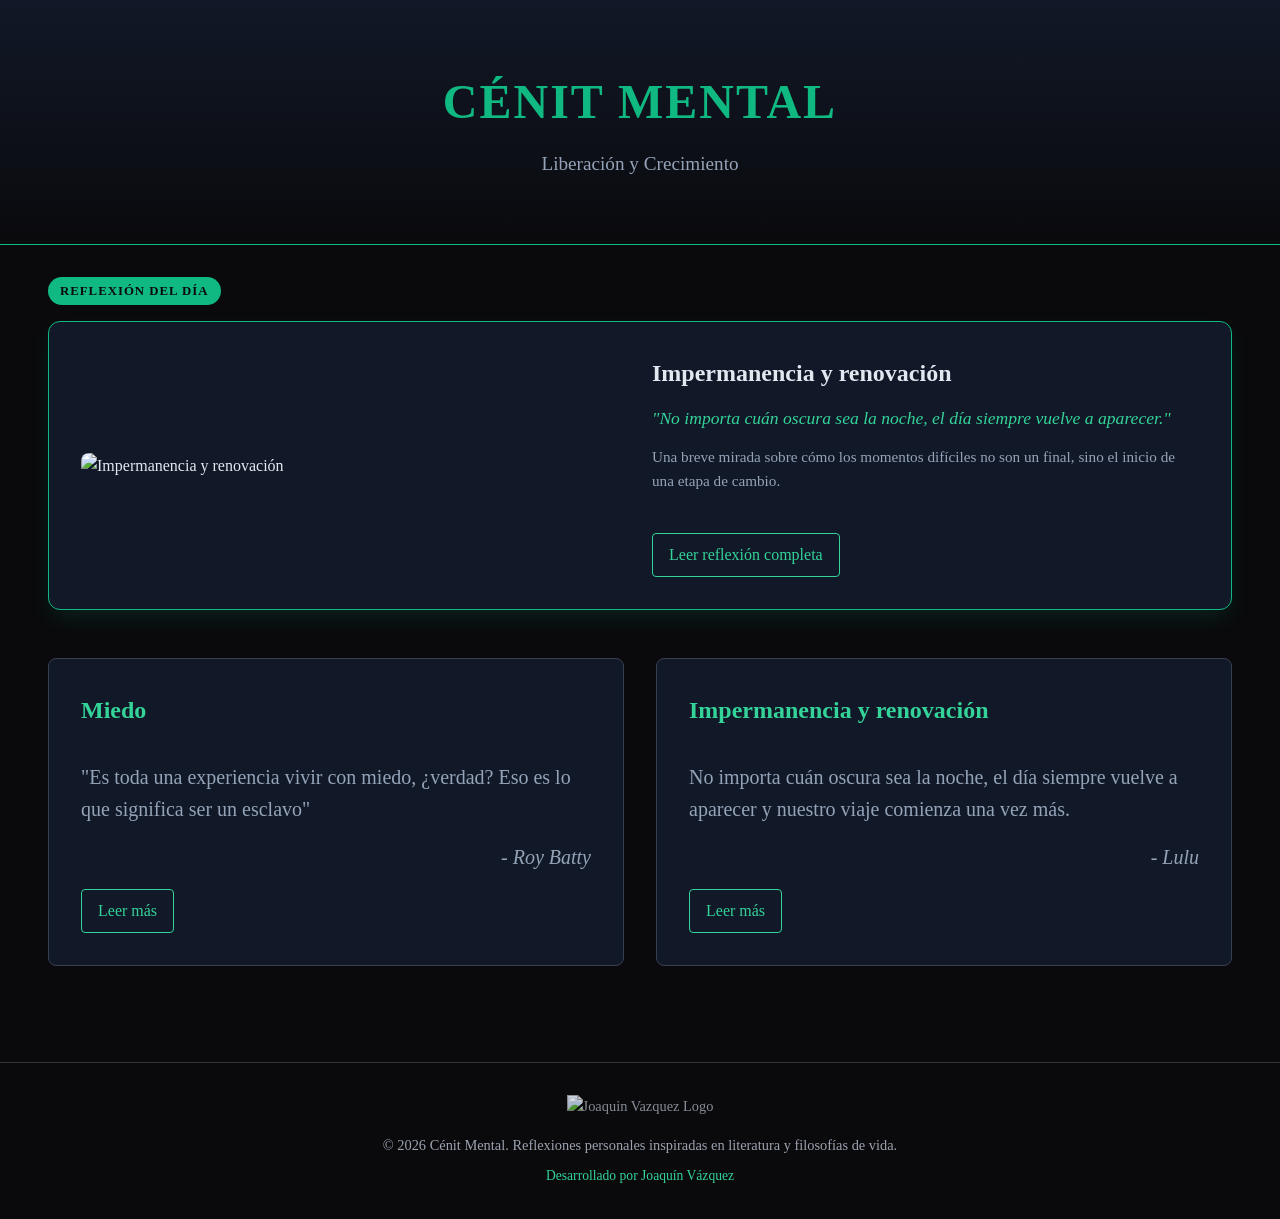
==== index.html @ 10934be3 "Se agrego reflexión del día" ====
<!DOCTYPE html>
<html lang="es">
<head>
    <meta charset="UTF-8">
    <meta name="viewport" content="width=device-width, initial-scale=1.0">
    <title>Cénit Mental</title>
    <link rel="stylesheet" href="styles.css">
</head>
<body>
    <header class="main-header">
        <div class="header-titles">
            <h1>Cénit Mental</h1>
            <p>Liberación y Crecimiento</p>
        </div>
    </header>

    <section class="featured-post">
        <span class="badge">Reflexión del Día</span>
        <article class="featured-card">
            <div class="featured-image">
                <!-- URL directa desde Postimages -->
                <img src="https://i.postimg.cc/76LdbTyP/23-amanecer.jpg" alt="Impermanencia y renovación">
            </div>
            <div class="featured-content">
                <h2>Impermanencia y renovación</h2>
                <p class="featured-excerpt">
                    "No importa cuán oscura sea la noche, el día siempre vuelve a aparecer."
                </p>
                <p class="featured-summary">
                    Una breve mirada sobre cómo los momentos difíciles no son un final, sino el inicio de una etapa de cambio.
                </p>
                <a href="detalle.html?id=renovacion" class="btn-more">Leer reflexión completa</a>
            </div>
        </article>
    </section>

    <main class="grid-container">
        <article class="card">
            <h2>Miedo</h2>
            <img src="https://i.postimg.cc/MTGNXj8z/24-libertad.jpg" alt="">
            <p>"Es toda una experiencia vivir con miedo, ¿verdad? Eso es lo que significa ser un esclavo"</p>
            <p class="author">- Roy Batty</p>

            <a href="detalle.html?id=miedo" class="btn-read-more">Leer más</a>
        </article>
        <article class="card">
            <h2>Impermanencia y renovación</h2>
            <img src="https://i.postimg.cc/76LdbTyP/23-amanecer.jpg" alt="">
            <p>No importa cuán oscura sea la noche, el día siempre vuelve a aparecer y nuestro viaje comienza una vez más.</p>
            <p class="author">- Lulu</p>

            <a href="detalle.html?id=renovacion" class="btn-read-more">Leer más</a>
        </article>

        
    </main>

    <footer>
        <div class="footer-logo">
            <img src="https://i.postimg.cc/JnhvtBCF/logo-jv.png" alt="Joaquin Vazquez Logo" class="footer-img">
        </div>
        <p>&copy; 2026 Cénit Mental. Reflexiones personales inspiradas en literatura y filosofías de vida.</p>
        <p class="credits">Desarrollado por Joaquín Vázquez</p>
    </footer>
</body>
</html>
---- styles.css ----
/* ==========================================
   1. RESETEOS Y CONFIGURACIÓN GLOBAL
   ========================================== */
* {
    box-sizing: border-box;
    margin: 0;
    padding: 0;
}

body {
    background-color: #0a0a0d;
    color: #e2e8f0;
    font-family: 'Playfair Display', Georgia, 'Times New Roman', Times, sans-serif;
    line-height: 1.6;
}

/* ==========================================
   2. ENCABEZADO (HEADER CENTRADO)
   ========================================== */
header,
.main-header {
    text-align: center;
    padding: 4rem 2rem;
    background: linear-gradient(to bottom, #111827, #0a0a0d);
    border-bottom: 1px solid #10b981;
    display: flex;
    flex-direction: column;
    align-items: center;
    justify-content: center;
}

header h1 {
    font-size: 3rem;
    color: #10b981;
    text-transform: uppercase;
    letter-spacing: 2px;
    margin-bottom: 0.5rem;
}

header p {
    color: #94a3b8;
    font-size: 1.2rem;
}

/* ==========================================
   3. GRILLA Y TARJETAS (INDEX)
   ========================================== */
.grid-container {
    display: grid;
    grid-template-columns: repeat(auto-fit, minmax(300px, 1fr));
    gap: 2rem;
    padding: 3rem;
    max-width: 1400px;
    margin: 0 auto;
}

.card {
    background-color: #111827;
    border: 1px solid #374151;
    border-radius: 8px;
    padding: 2rem;
    transition: transform 0.3s ease, border-color 0.3s ease, box-shadow 0.3s ease;
}

.card:hover {
    transform: translateY(-5px);
    border-color: #10b981;
    box-shadow: 0 10px 20px -5px rgba(16, 185, 129, 0.2);
}

.card h2 {
    color: #34d399;
    margin-bottom: 1rem;
    font-size: 1.5rem;
}

.card p {
    color: #94a3b8;
    font-size: 1.25rem;
}

.card img {
    width: 100%;
    height: auto;
    display: block;
    margin: 0 auto 1rem auto;
    border-radius: 4px;
}

.author {
    margin-top: 1rem;
    font-size: 0.9rem;
    text-align: right;
    color: #34d399;
    font-style: italic;
}

/* ==========================================
   4. BOTONES Y ENLACES (UNIFICADOS)
   ========================================== */
.btn-more,
.btn-more:visited,
.btn-read-more,
.btn-read-more:visited {
    display: inline-block;
    margin-top: 1rem;
    padding: 0.5rem 1rem;
    background-color: transparent;
    color: #34d399;
    border: 1px solid #34d399;
    border-radius: 4px;
    text-decoration: none;
    transition: all 0.3s ease;
}

.btn-more:hover,
.btn-read-more:hover {
    background-color: #34d399;
    color: #111;
}

.btn-back,
.btn-back:visited {
    display: inline-block;
    margin-top: 1.5rem;
    color: #34d399;
    text-decoration: none;
    transition: color 0.3s ease;
}

.btn-back:hover {
    text-decoration: underline;
}

/* ==========================================
   5. PÁGINA DE DETALLE
   ========================================== */
.article-detail {
    max-width: 700px;
    margin: 2rem auto;
    padding: 2rem;
    background-color: #1a1a1a;
    border: 1px solid #34d399;
    border-radius: 8px;
    color: #fff;
}

.detail-img {
    width: 100%;
    max-height: 400px;
    object-fit: cover;
    border-radius: 6px;
    margin: 1.5rem 0;
}

.full-text {
    line-height: 1.8;
    margin: 1.5rem 0;
    color: #d1d5db;
}

.full-text p {
    margin-bottom: 1.2rem;
    line-height: 1.8;
    color: #d1d5db;
}

.full-text p:last-child {
    margin-bottom: 0;
}

/* ==========================================
   6. PIE DE PÁGINA (FOOTER CON LOGO)
   ========================================== */
footer {
    text-align: center;
    padding: 2rem 1rem;
    margin-top: 3rem;
    border-top: 1px solid #333;
    color: #9ca3af;
    font-size: 0.9rem;
}

.footer-logo {
    margin-bottom: 1rem;
}

.footer-img {
    height: auto;
    max-width: 160px;
    opacity: 0.85;
    transition: opacity 0.3s ease;
}

.footer-img:hover {
    opacity: 1;
}

.credits {
    font-size: 0.85rem;
    color: #34d399;
    margin-top: 0.5rem;
}

/* ==========================================
   SECCIÓN: POST DEL DÍA (FEATURED)
   ========================================== */
.featured-post {
    max-width: 1400px;
    margin: 2rem auto 0 auto;
    padding: 0 3rem;
}

.badge {
    display: inline-block;
    background-color: #10b981;
    color: #0a0a0d;
    font-weight: bold;
    font-size: 0.8rem;
    padding: 0.25rem 0.75rem;
    border-radius: 20px;
    text-transform: uppercase;
    letter-spacing: 1px;
    margin-bottom: 1rem;
}

.featured-card {
    background-color: #111827;
    border: 1px solid #10b981;
    border-radius: 12px;
    display: grid;
    grid-template-columns: 1fr;
    gap: 1.5rem;
    padding: 1.5rem;
    box-shadow: 0 10px 25px -5px rgba(16, 185, 129, 0.15);
}

@media (min-width: 768px) {
    .featured-card {
        grid-template-columns: 1fr 1fr;
        align-items: center;
        padding: 2rem;
    }
}

.featured-image img {
    width: 100%;
    height: 250px;
    object-fit: cover;
    border-radius: 8px;
}

.featured-excerpt {
    font-style: italic;
    color: #34d399;
    margin: 0.75rem 0;
    font-size: 1.1rem;
}

.featured-summary {
    color: #94a3b8;
    font-size: 0.95rem;
    margin-bottom: 1.5rem;
}
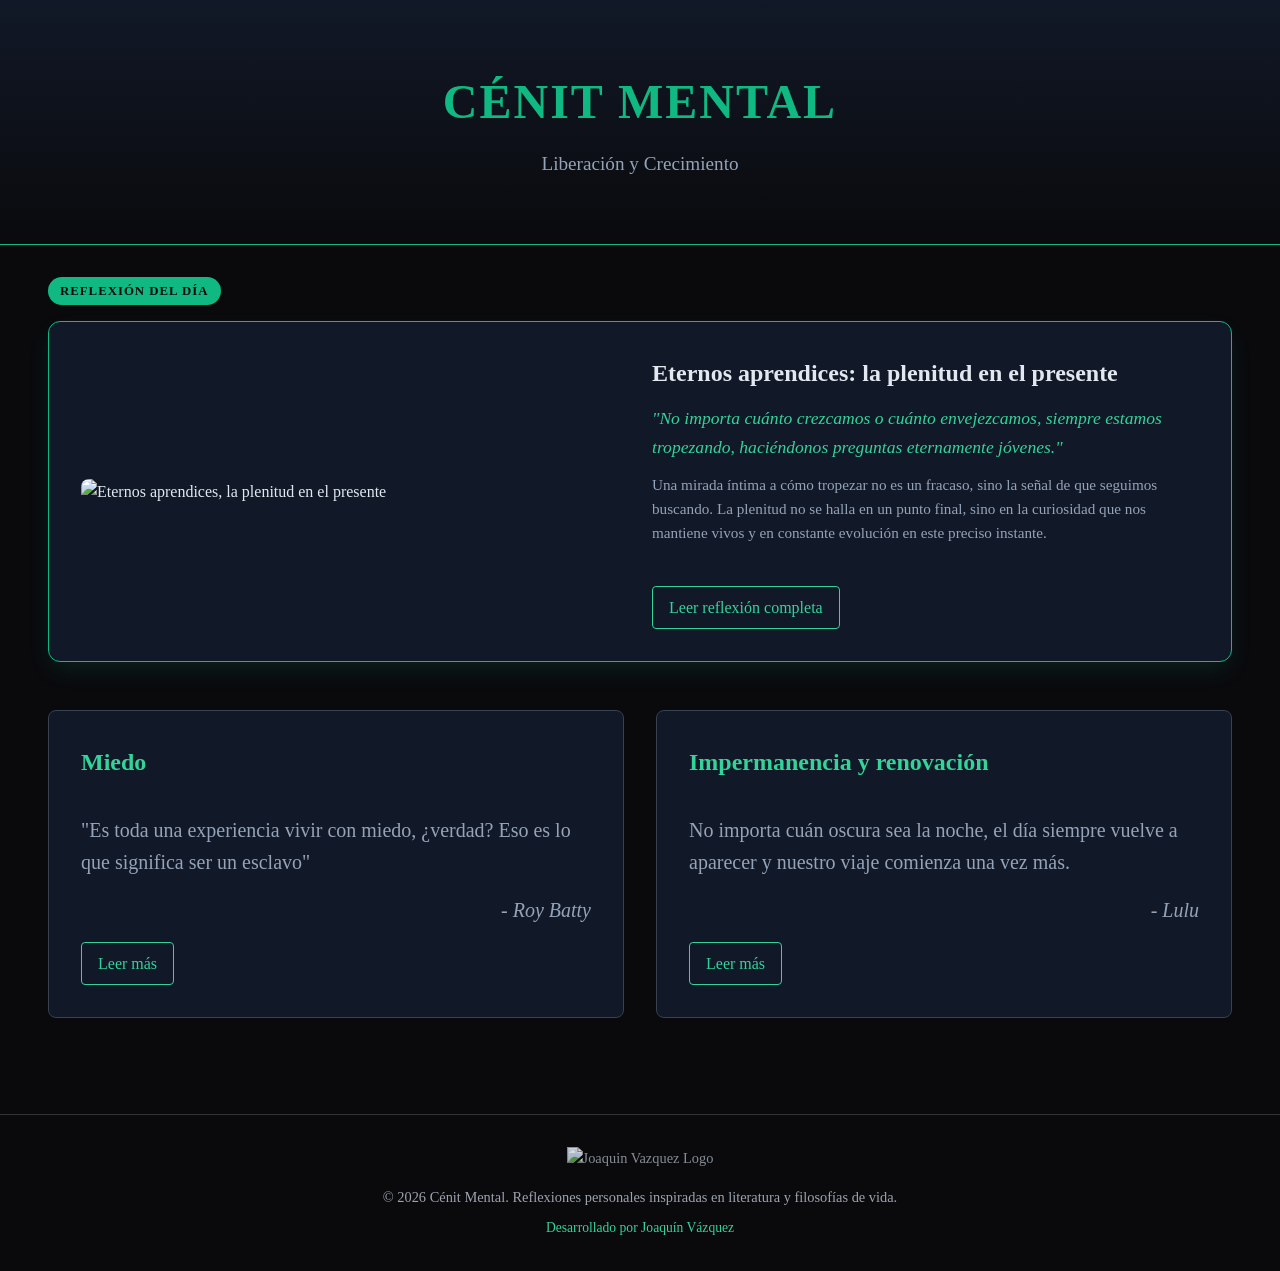
==== commit 26348339: "Post del día 25 Eternos aprendices" ====
--- a/index.html
+++ b/index.html
@@ -14,22 +14,23 @@
         </div>
     </header>
 
+    <!-- 2. POST DEL DÍA (Eternos Aprendices) -->
     <section class="featured-post">
         <span class="badge">Reflexión del Día</span>
         <article class="featured-card">
             <div class="featured-image">
-                <!-- URL directa desde Postimages -->
-                <img src="https://i.postimg.cc/76LdbTyP/23-amanecer.jpg" alt="Impermanencia y renovación">
+                <!-- Sube la imagen a Postimages y reemplaza este enlace -->
+                <img src="https://i.postimg.cc/gkcPTHcY/25-eternos.jpg" alt="Eternos aprendices, la plenitud en el presente">
             </div>
             <div class="featured-content">
-                <h2>Impermanencia y renovación</h2>
+                <h2>Eternos aprendices: la plenitud en el presente</h2>
                 <p class="featured-excerpt">
-                    "No importa cuán oscura sea la noche, el día siempre vuelve a aparecer."
+                    "No importa cuánto crezcamos o cuánto envejezcamos, siempre estamos tropezando, haciéndonos preguntas eternamente jóvenes."
                 </p>
                 <p class="featured-summary">
-                    Una breve mirada sobre cómo los momentos difíciles no son un final, sino el inicio de una etapa de cambio.
+                    Una mirada íntima a cómo tropezar no es un fracaso, sino la señal de que seguimos buscando. La plenitud no se halla en un punto final, sino en la curiosidad que nos mantiene vivos y en constante evolución en este preciso instante.
                 </p>
-                <a href="detalle.html?id=renovacion" class="btn-more">Leer reflexión completa</a>
+                <a href="detalle.html?id=eternosaprendices" class="btn-more">Leer reflexión completa</a>
             </div>
         </article>
     </section>
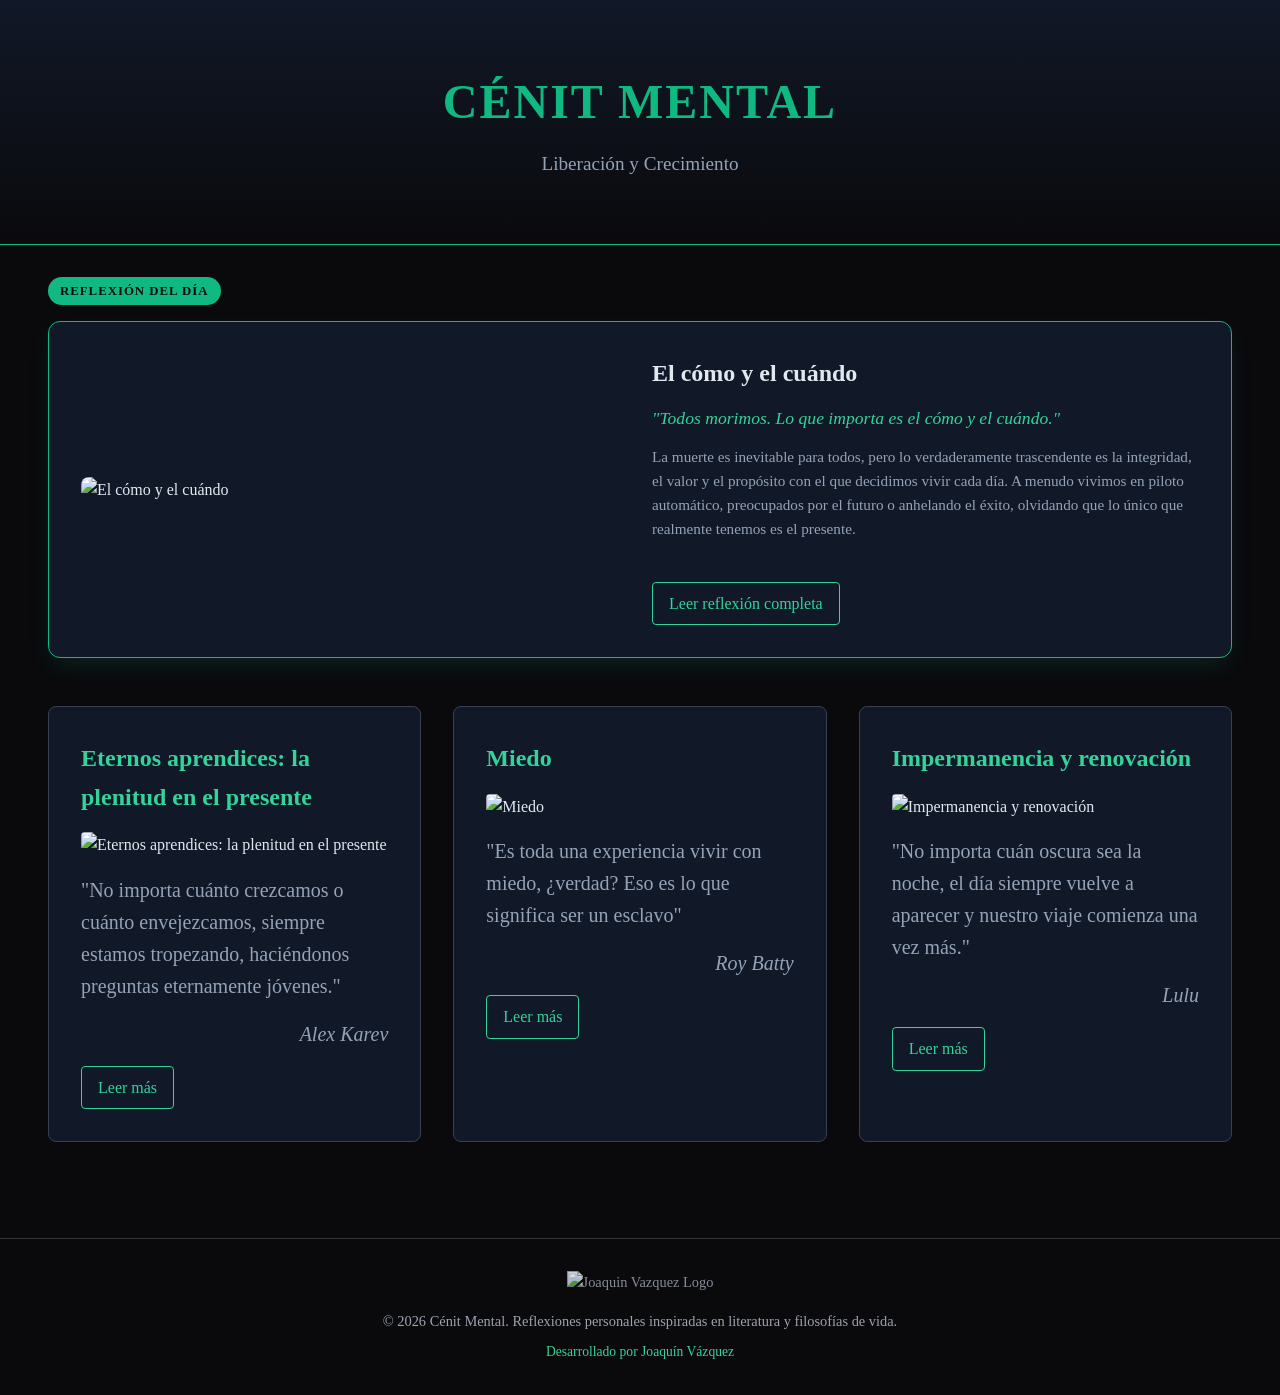
==== commit 433fbcff: "Se implemento una actualización para manejar los reflexiones en datos.js" ====
--- a/index.html
+++ b/index.html
@@ -14,47 +14,11 @@
         </div>
     </header>
 
-    <!-- 2. POST DEL DÍA (Eternos Aprendices) -->
-    <section class="featured-post">
-        <span class="badge">Reflexión del Día</span>
-        <article class="featured-card">
-            <div class="featured-image">
-                <!-- Sube la imagen a Postimages y reemplaza este enlace -->
-                <img src="https://i.postimg.cc/gkcPTHcY/25-eternos.jpg" alt="Eternos aprendices, la plenitud en el presente">
-            </div>
-            <div class="featured-content">
-                <h2>Eternos aprendices: la plenitud en el presente</h2>
-                <p class="featured-excerpt">
-                    "No importa cuánto crezcamos o cuánto envejezcamos, siempre estamos tropezando, haciéndonos preguntas eternamente jóvenes."
-                </p>
-                <p class="featured-summary">
-                    Una mirada íntima a cómo tropezar no es un fracaso, sino la señal de que seguimos buscando. La plenitud no se halla en un punto final, sino en la curiosidad que nos mantiene vivos y en constante evolución en este preciso instante.
-                </p>
-                <a href="detalle.html?id=eternosaprendices" class="btn-more">Leer reflexión completa</a>
-            </div>
-        </article>
-    </section>
+    <!-- Contenedor del Post del Día (Se llena con JS) -->
+    <section class="featured-post" id="featured-container"></section>
 
-    <main class="grid-container">
-        <article class="card">
-            <h2>Miedo</h2>
-            <img src="https://i.postimg.cc/MTGNXj8z/24-libertad.jpg" alt="">
-            <p>"Es toda una experiencia vivir con miedo, ¿verdad? Eso es lo que significa ser un esclavo"</p>
-            <p class="author">- Roy Batty</p>
-
-            <a href="detalle.html?id=miedo" class="btn-read-more">Leer más</a>
-        </article>
-        <article class="card">
-            <h2>Impermanencia y renovación</h2>
-            <img src="https://i.postimg.cc/76LdbTyP/23-amanecer.jpg" alt="">
-            <p>No importa cuán oscura sea la noche, el día siempre vuelve a aparecer y nuestro viaje comienza una vez más.</p>
-            <p class="author">- Lulu</p>
-
-            <a href="detalle.html?id=renovacion" class="btn-read-more">Leer más</a>
-        </article>
-
-        
-    </main>
+    <!-- Contenedor del Grid de Entradas Anteriores (Se llena con JS) -->
+    <main class="grid-container" id="grid-container"></main>
 
     <footer>
         <div class="footer-logo">
@@ -63,5 +27,9 @@
         <p>&copy; 2026 Cénit Mental. Reflexiones personales inspiradas en literatura y filosofías de vida.</p>
         <p class="credits">Desarrollado por Joaquín Vázquez</p>
     </footer>
+
+    <!-- Carga de datos y script de automatización -->
+    <script src="datos.js"></script>
+    <script src="app.js"></script>
 </body>
 </html>
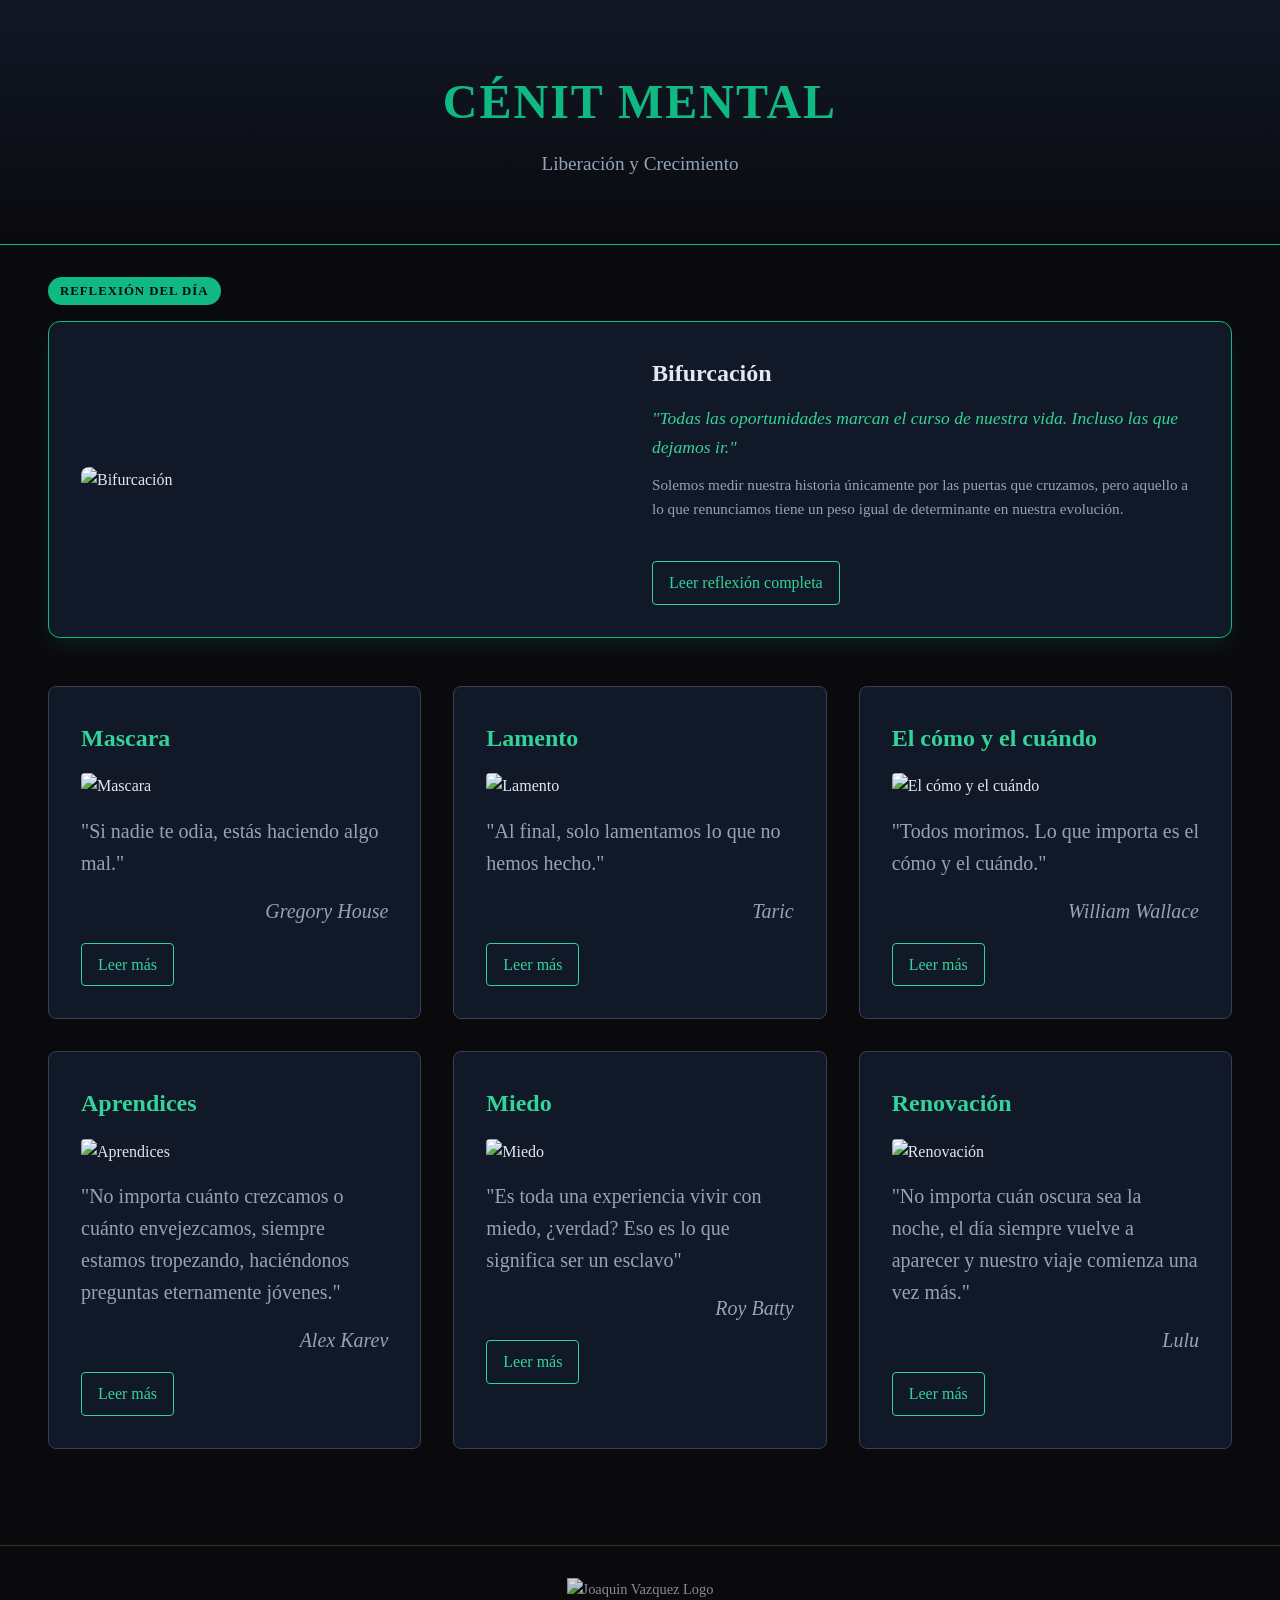
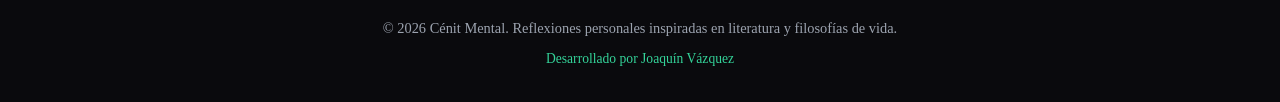
==== commit 15356863: "feat(ui): agregar skeleton screen y badge dinamico en portada" ====
--- a/index.html
+++ b/index.html
@@ -14,11 +14,41 @@
         </div>
     </header>
 
-    <!-- Contenedor del Post del Día (Se llena con JS) -->
-    <section class="featured-post" id="featured-container"></section>
+    <!-- Contenedor del Post del Día (Skeleton inicial -> Se llena con JS) -->
+    <section class="featured-post" id="featured-container">
+        <div class="skeleton skeleton-badge"></div>
+        <article class="featured-card">
+            <div class="featured-image skeleton skeleton-img-featured"></div>
+            <div class="featured-content">
+                <div class="skeleton skeleton-title"></div>
+                <div class="skeleton skeleton-text"></div>
+                <div class="skeleton skeleton-text short"></div>
+                <div class="skeleton skeleton-btn"></div>
+            </div>
+        </article>
+    </section>
 
-    <!-- Contenedor del Grid de Entradas Anteriores (Se llena con JS) -->
-    <main class="grid-container" id="grid-container"></main>
+    <!-- Contenedor del Grid de Entradas Anteriores (Skeleton inicial -> Se llena con JS) -->
+    <main class="grid-container" id="grid-container">
+        <article class="card">
+            <div class="skeleton skeleton-title"></div>
+            <div class="skeleton skeleton-img-card"></div>
+            <div class="skeleton skeleton-text"></div>
+            <div class="skeleton skeleton-text short"></div>
+        </article>
+        <article class="card">
+            <div class="skeleton skeleton-title"></div>
+            <div class="skeleton skeleton-img-card"></div>
+            <div class="skeleton skeleton-text"></div>
+            <div class="skeleton skeleton-text short"></div>
+        </article>
+        <article class="card">
+            <div class="skeleton skeleton-title"></div>
+            <div class="skeleton skeleton-img-card"></div>
+            <div class="skeleton skeleton-text"></div>
+            <div class="skeleton skeleton-text short"></div>
+        </article>
+    </main>
 
     <footer>
         <div class="footer-logo">
--- a/styles.css
+++ b/styles.css
@@ -1,7 +1,7 @@
 /* ==========================================
    1. RESETEOS Y CONFIGURACIÓN GLOBAL
    ========================================== */
-* {
+*{
     box-sizing: border-box;
     margin: 0;
     padding: 0;
@@ -261,4 +261,69 @@
     color: #94a3b8;
     font-size: 0.95rem;
     margin-bottom: 1.5rem;
+}
+
+/* ==========================================
+   7. SKELETON LOADER Y BADGE DINÁMICO
+   ========================================== */
+.skeleton {
+    background: linear-gradient(90deg, #1f2937 25%, #374151 50%, #1f2937 75%);
+    background-size: 200% 100%;
+    animation: skeleton-pulse 1.5s infinite ease-in-out;
+    border-radius: 6px;
+}
+
+@keyframes skeleton-pulse {
+    0% { background-position: 200% 0; }
+    100% { background-position: -200% 0; }
+}
+
+.skeleton-badge {
+    width: 155px;
+    height: 26px;
+    margin-bottom: 1rem;
+    border-radius: 20px;
+}
+
+.skeleton-img-featured {
+    width: 100%;
+    height: 250px;
+    border-radius: 8px;
+}
+
+.skeleton-img-card {
+    width: 100%;
+    height: 180px;
+    margin: 0 auto 1rem auto;
+    border-radius: 4px;
+}
+
+.skeleton-title {
+    width: 75%;
+    height: 28px;
+    margin-bottom: 1rem;
+}
+
+.skeleton-text {
+    width: 100%;
+    height: 16px;
+    margin-bottom: 0.75rem;
+}
+
+.skeleton-text.short {
+    width: 60%;
+}
+
+.skeleton-btn {
+    width: 185px;
+    height: 38px;
+    margin-top: 1.5rem;
+    border-radius: 4px;
+}
+
+/* Badge cuando la reflexión corresponde a la fecha de hoy */
+.badge.is-today {
+    background-color: #10b981;
+    color: #0a0a0d;
+    box-shadow: 0 0 12px rgba(16, 185, 129, 0.45);
 }
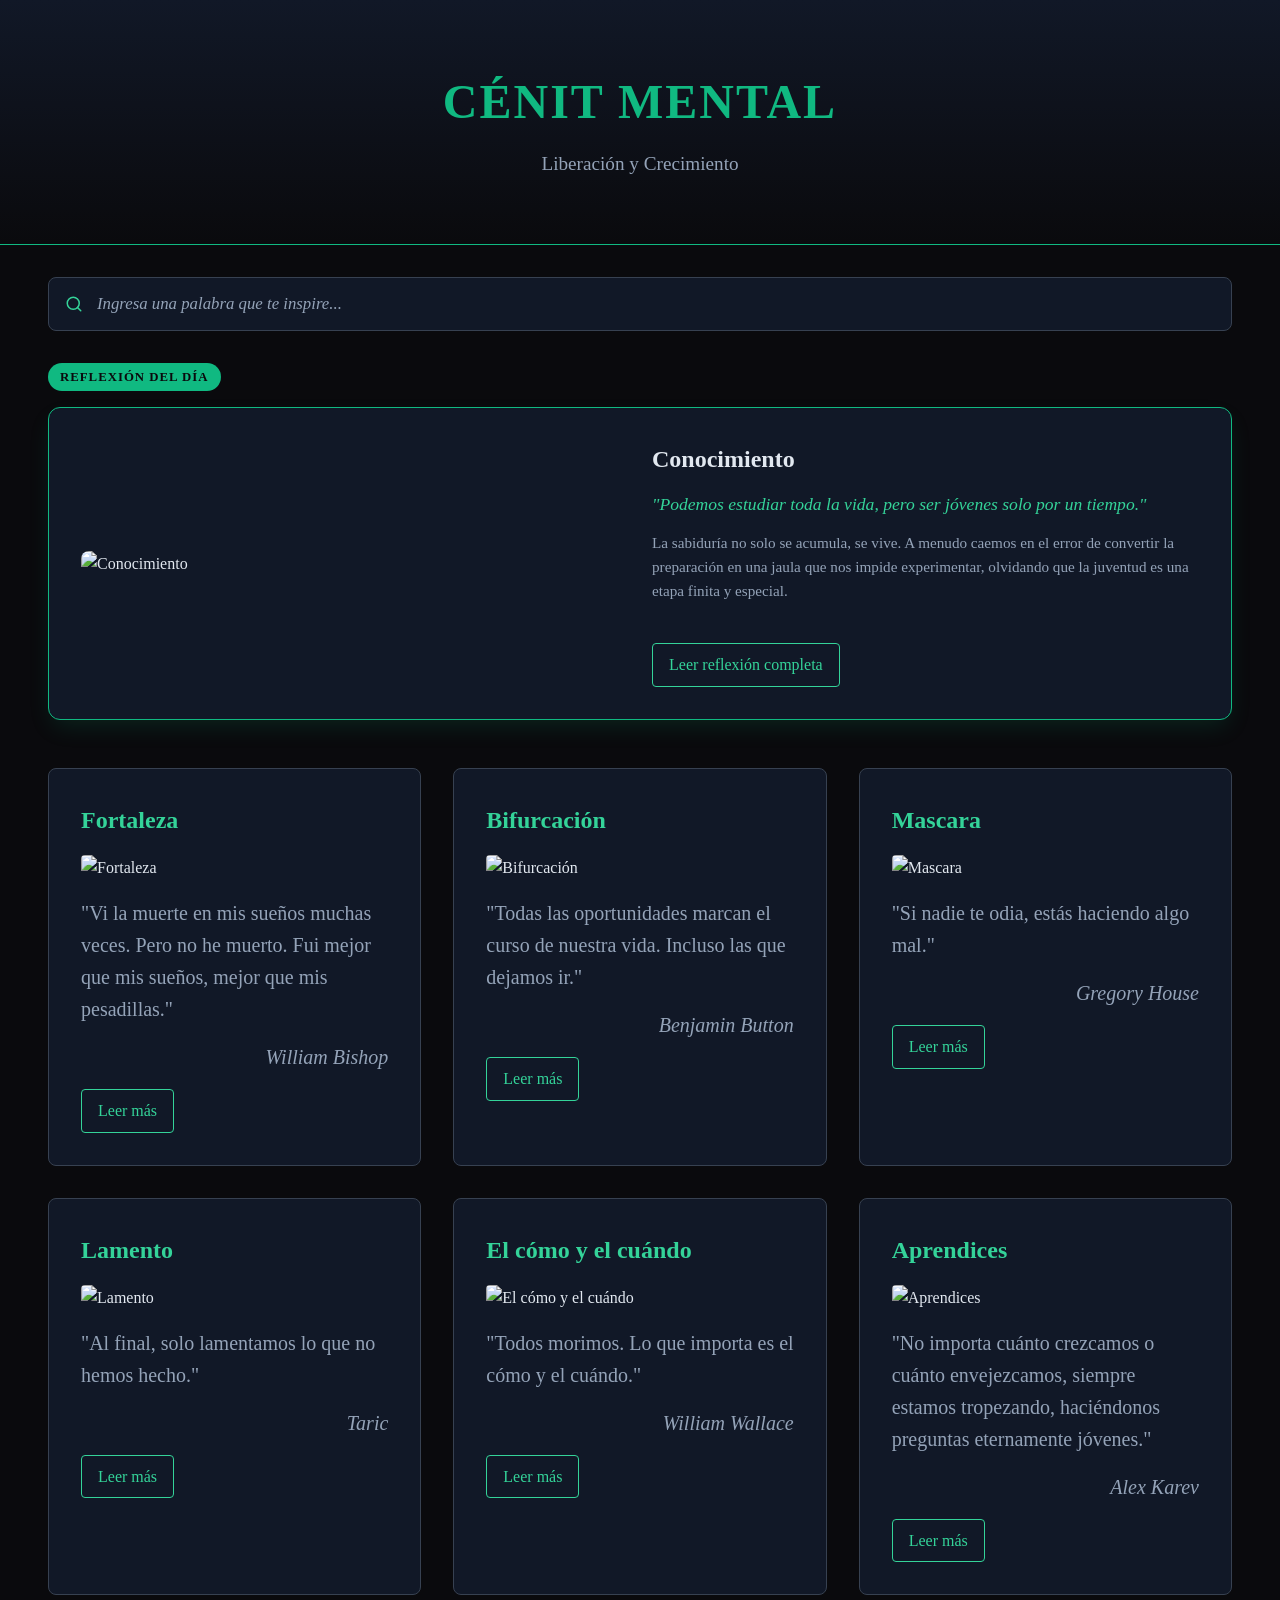
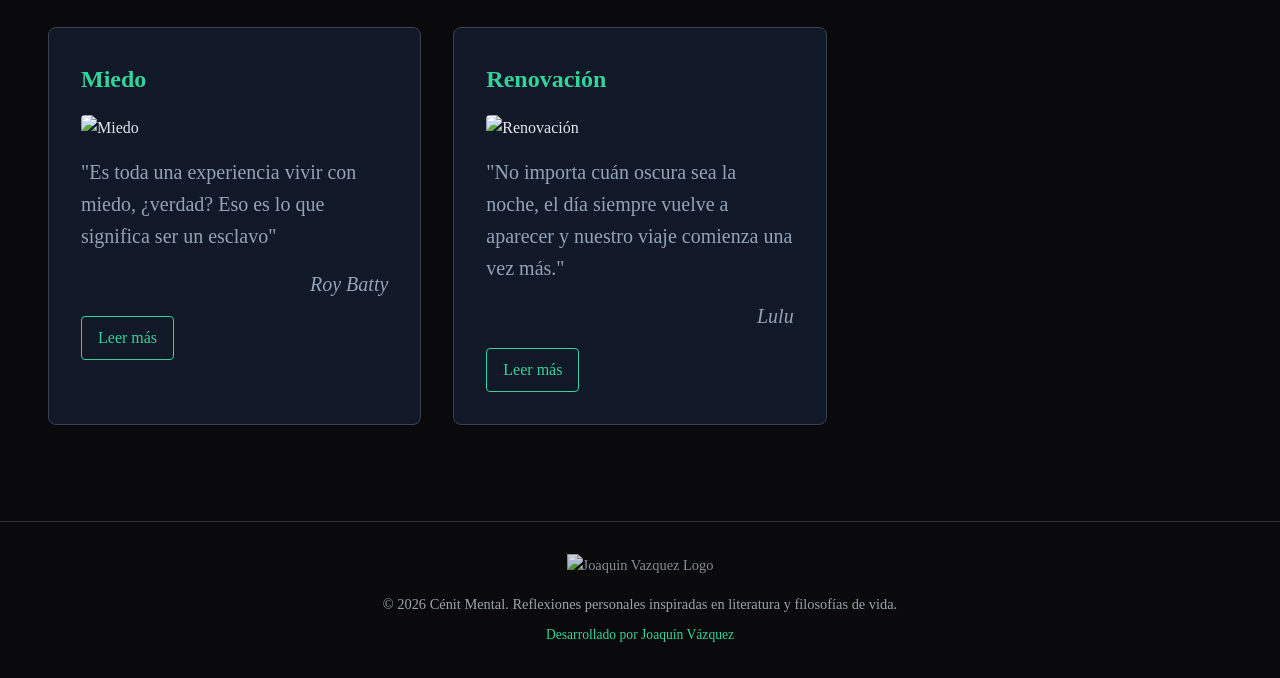
==== commit dd9410cf: "featured: Implementación del buscador" ====
--- a/index.html
+++ b/index.html
@@ -13,6 +13,15 @@
             <p>Liberación y Crecimiento</p>
         </div>
     </header>
+
+    <div class="buscador-contenedor">
+    <input 
+        type="text" 
+        id="buscador" 
+        placeholder="Ingresa una palabra que te inspire..." 
+        autocomplete="off"
+    >
+    </div>
 
     <!-- Contenedor del Post del Día (Skeleton inicial -> Se llena con JS) -->
     <section class="featured-post" id="featured-container">
--- a/styles.css
+++ b/styles.css
@@ -326,4 +326,52 @@
     background-color: #10b981;
     color: #0a0a0d;
     box-shadow: 0 0 12px rgba(16, 185, 129, 0.45);
+}
+
+/* ==========================================
+   8. BUSCADOR EN TIEMPO REAL
+   ========================================== */
+.buscador-contenedor {
+    max-width: 1400px;
+    margin: 2rem auto 0 auto;
+    padding: 0 3rem;
+}
+
+#buscador {
+    width: 100%;
+    padding: 1rem 1.25rem 1rem 3rem;
+    background-color: #111827;
+    color: #e2e8f0;
+    border: 1px solid #374151;
+    border-radius: 8px;
+    font-family: inherit;
+    font-size: 1.05rem;
+    outline: none;
+    transition: border-color 0.3s ease, box-shadow 0.3s ease, background-color 0.3s ease;
+    /* Ícono de lupa minimalista en tono verde esmeralda integrado */
+    background-image: url("data:image/svg+xml,%3Csvg xmlns='http://www.w3.org/2000/svg' width='18' height='18' viewBox='0 0 24 24' fill='none' stroke='%2334d399' stroke-width='2' stroke-linecap='round' stroke-linejoin='round'%3E%3Ccircle cx='11' cy='11' r='8'%3E%3C/circle%3E%3Cline x1='21' y1='21' x2='16.65' y2='16.65'%3E%3C/line%3E%3C/svg%3E");
+    background-repeat: no-repeat;
+    background-position: 1rem center;
+}
+
+#buscador::placeholder {
+    color: #94a3b8;
+    font-style: italic;
+}
+
+#buscador:hover {
+    border-color: #10b981;
+}
+
+#buscador:focus {
+    border-color: #34d399;
+    background-color: #0f172a;
+    box-shadow: 0 0 15px rgba(16, 185, 129, 0.25);
+}
+
+/* Ajuste responsivo para móviles (alineado con el padding de tarjetas) */
+@media (max-width: 640px) {
+    .buscador-contenedor {
+        padding: 0 1.5rem;
+    }
 }
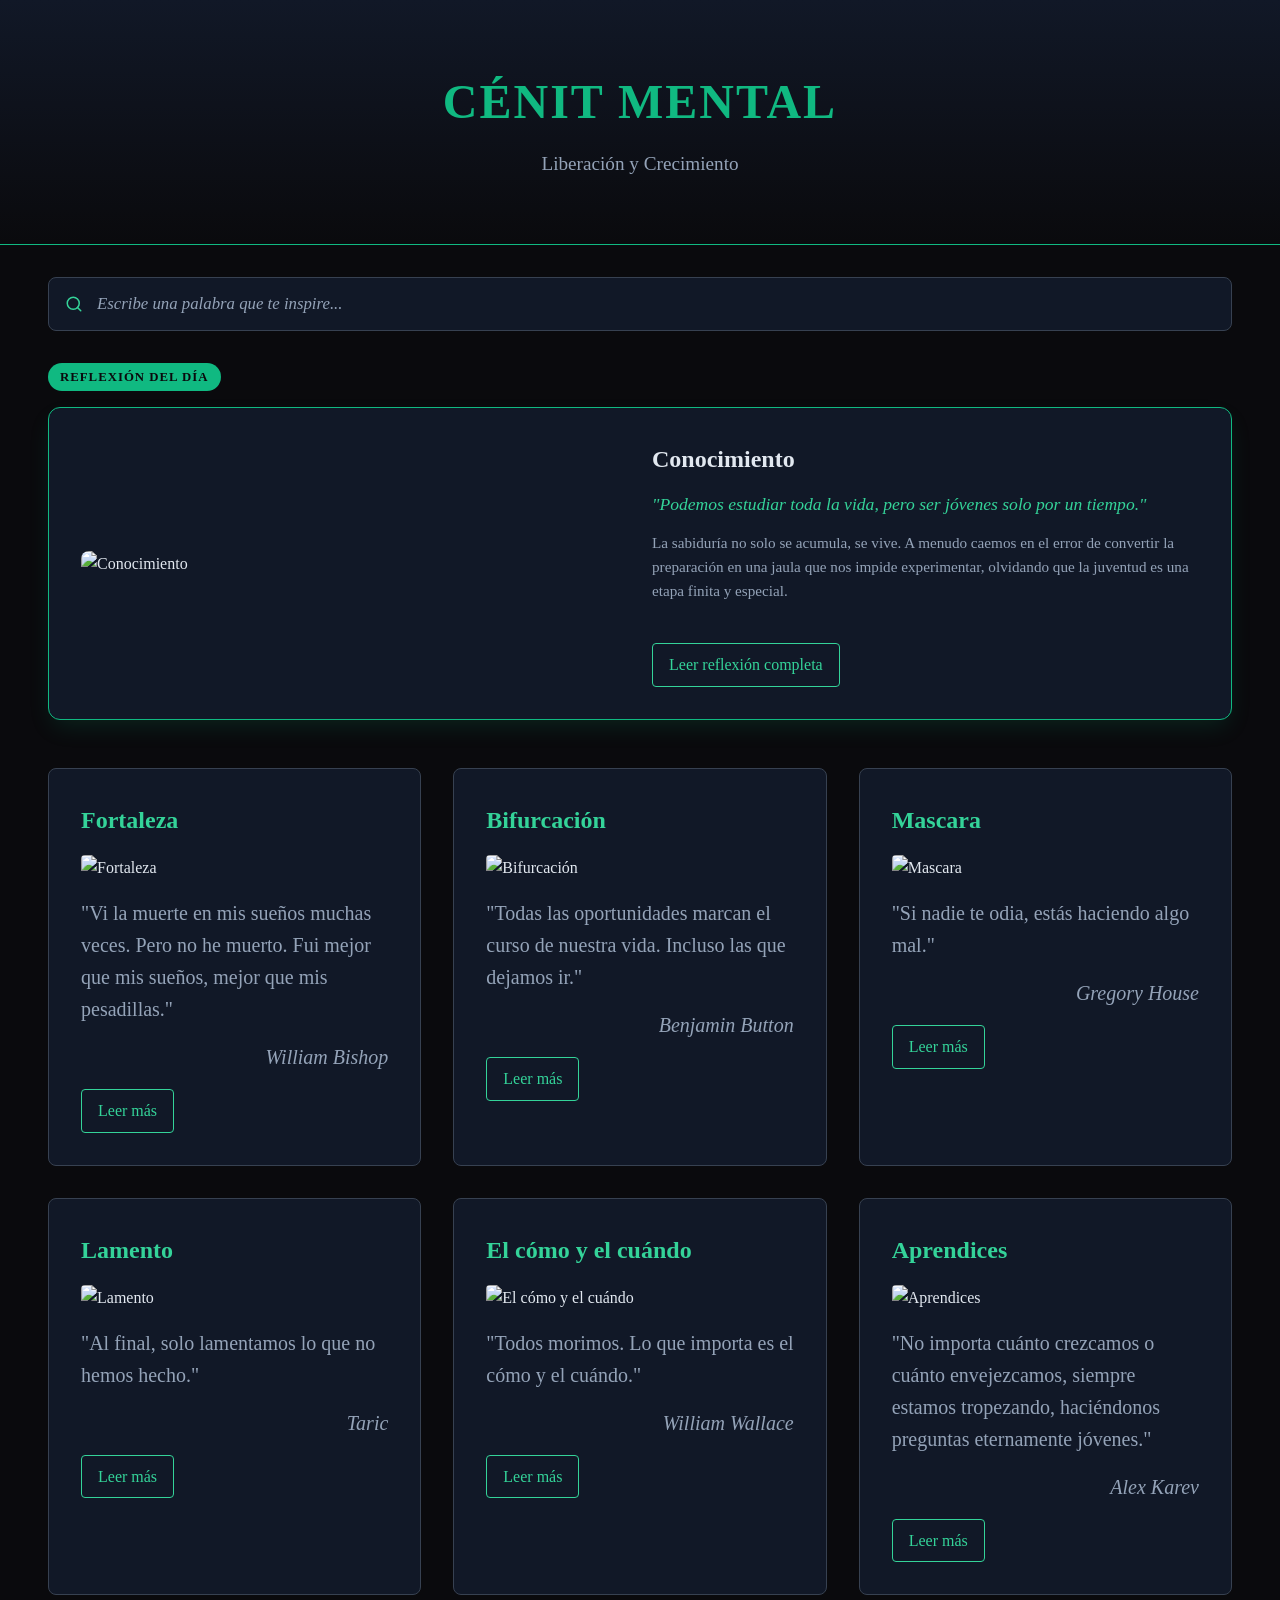
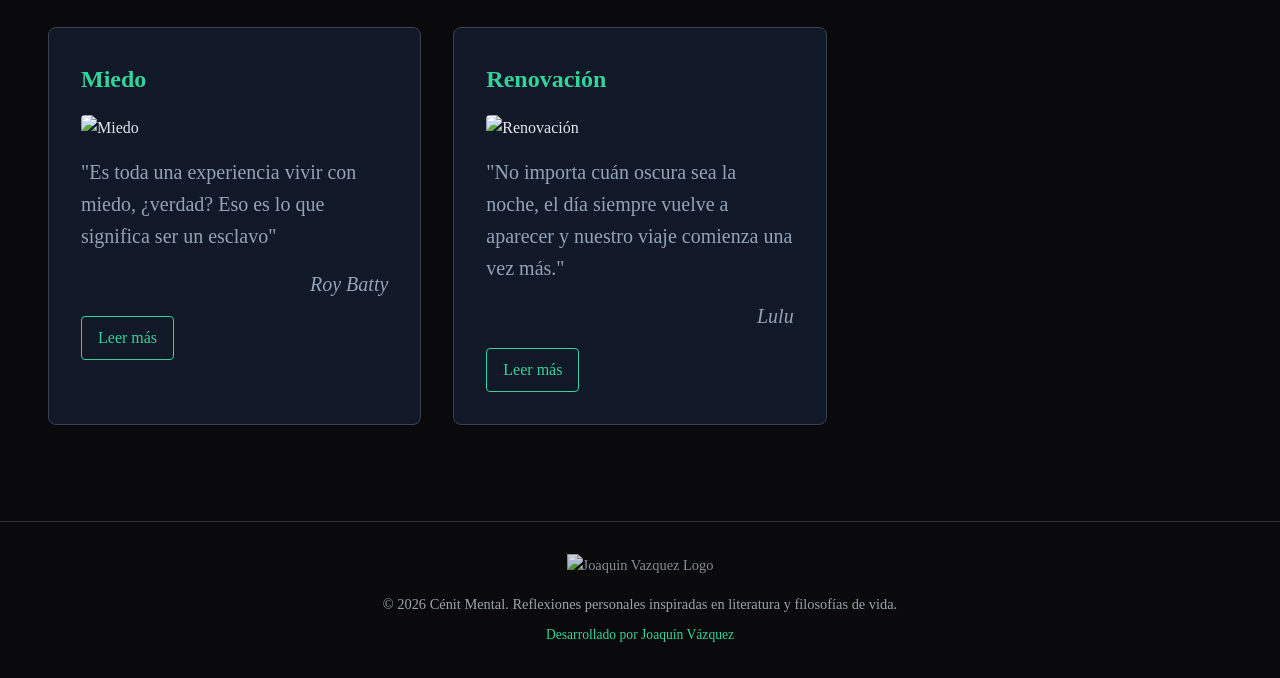
==== commit 9ff827cd: "feat(cm-03): agregar boton limpiar, atajo Esc y contador en buscador" ====
--- a/index.html
+++ b/index.html
@@ -15,12 +15,16 @@
     </header>
 
     <div class="buscador-contenedor">
-    <input 
-        type="text" 
-        id="buscador" 
-        placeholder="Ingresa una palabra que te inspire..." 
-        autocomplete="off"
-    >
+        <div class="input-wrapper">
+            <input 
+                type="text" 
+                id="buscador" 
+                placeholder="Escribe una palabra que te inspire..." 
+                autocomplete="off"
+            >
+            <button type="button" id="btn-limpiar" class="btn-limpiar" aria-label="Limpiar búsqueda" hidden>×</button>
+        </div>
+        <p id="contador-resultados" class="contador-resultados" hidden></p>
     </div>
 
     <!-- Contenedor del Post del Día (Skeleton inicial -> Se llena con JS) -->
--- a/styles.css
+++ b/styles.css
@@ -374,4 +374,50 @@
     .buscador-contenedor {
         padding: 0 1.5rem;
     }
+}
+
+.input-wrapper {
+    position: relative;
+    display: flex;
+    align-items: center;
+}
+
+#buscador {
+    padding-right: 2.75rem; /* Espacio para que el texto no choque con la X */
+}
+
+.btn-limpiar {
+    position: absolute;
+    right: 0.9rem;
+    background: transparent;
+    border: none;
+    color: #94a3b8;
+    font-size: 1.5rem;
+    line-height: 1;
+    cursor: pointer;
+    padding: 0.2rem 0.4rem;
+    transition: color 0.2s ease, transform 0.2s ease;
+}
+
+.btn-limpiar:hover {
+    color: #34d399;
+    transform: scale(1.1);
+}
+
+.btn-limpiar[hidden],
+.contador-resultados[hidden] {
+    display: none;
+}
+
+.contador-resultados {
+    margin-top: 0.65rem;
+    font-size: 0.9rem;
+    color: #94a3b8;
+    font-style: italic;
+}
+
+.contador-resultados span {
+    color: #34d399;
+    font-weight: bold;
+    font-style: normal;
 }
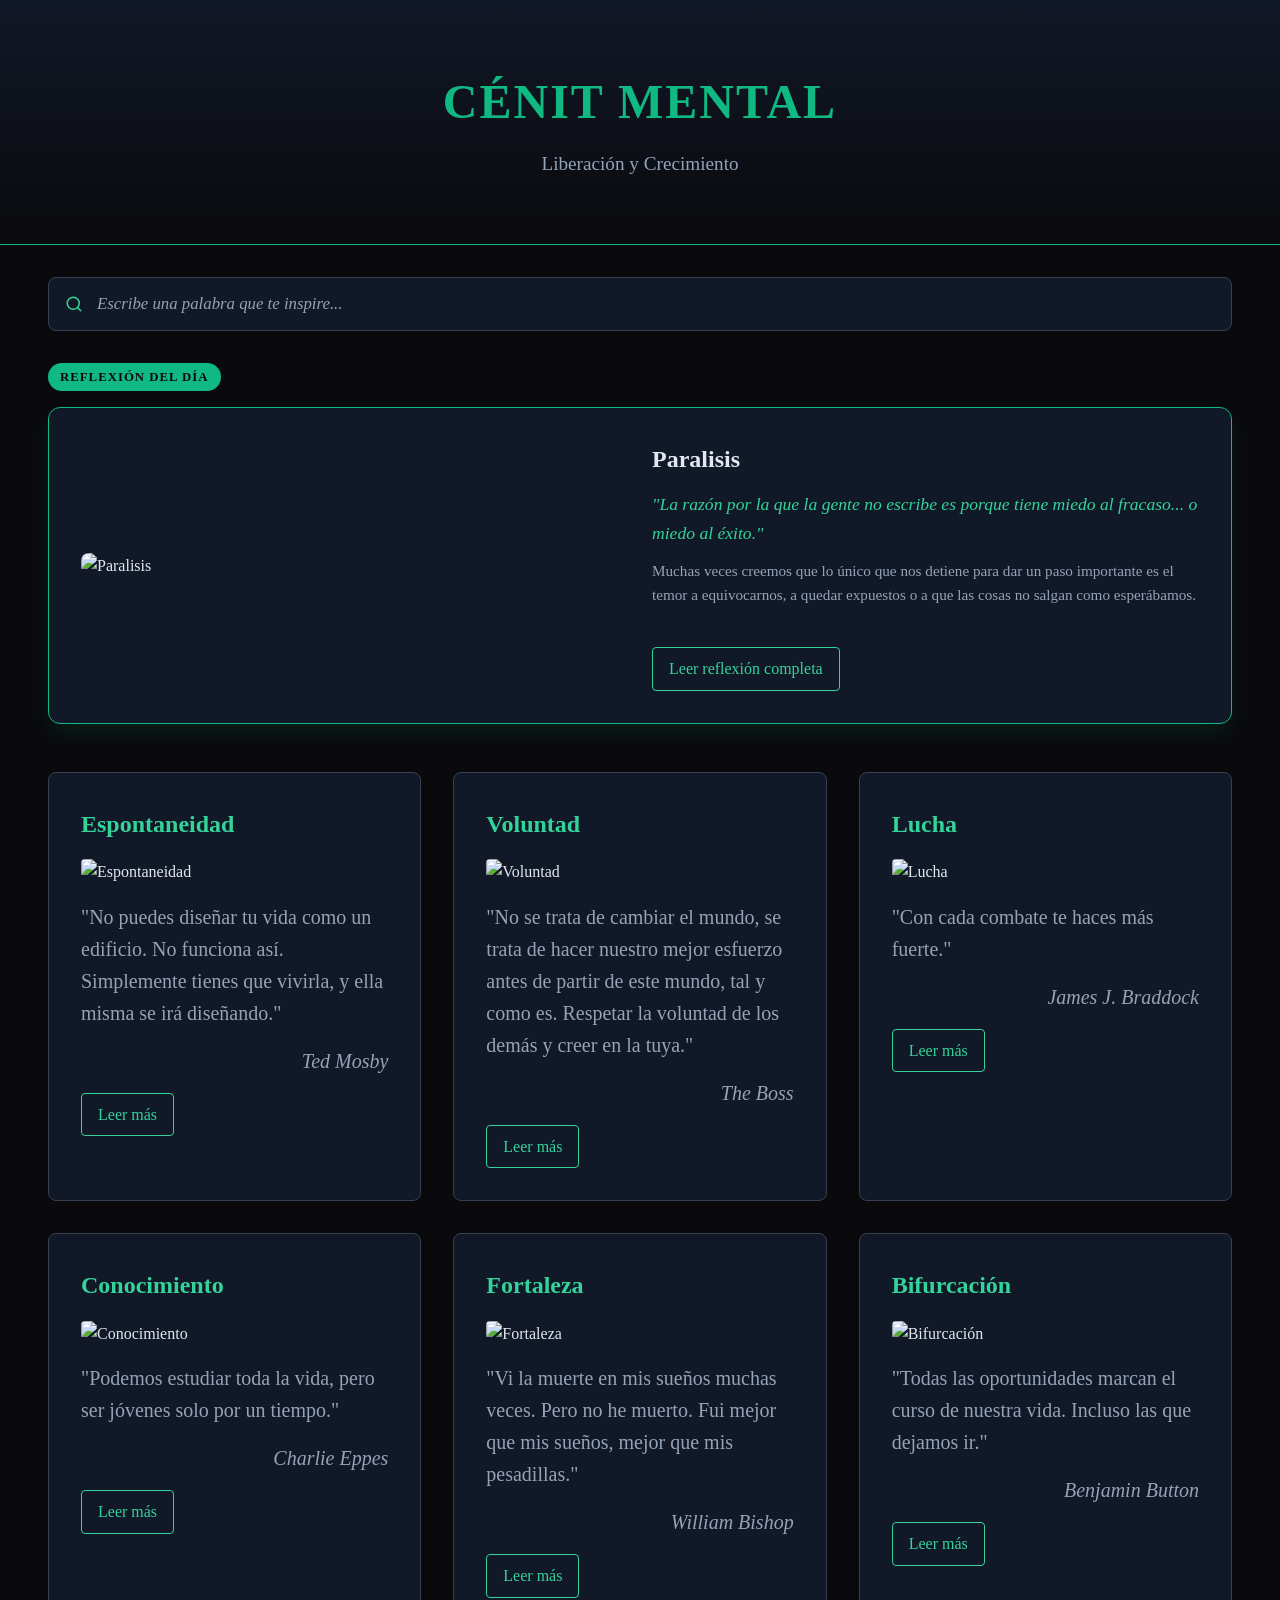
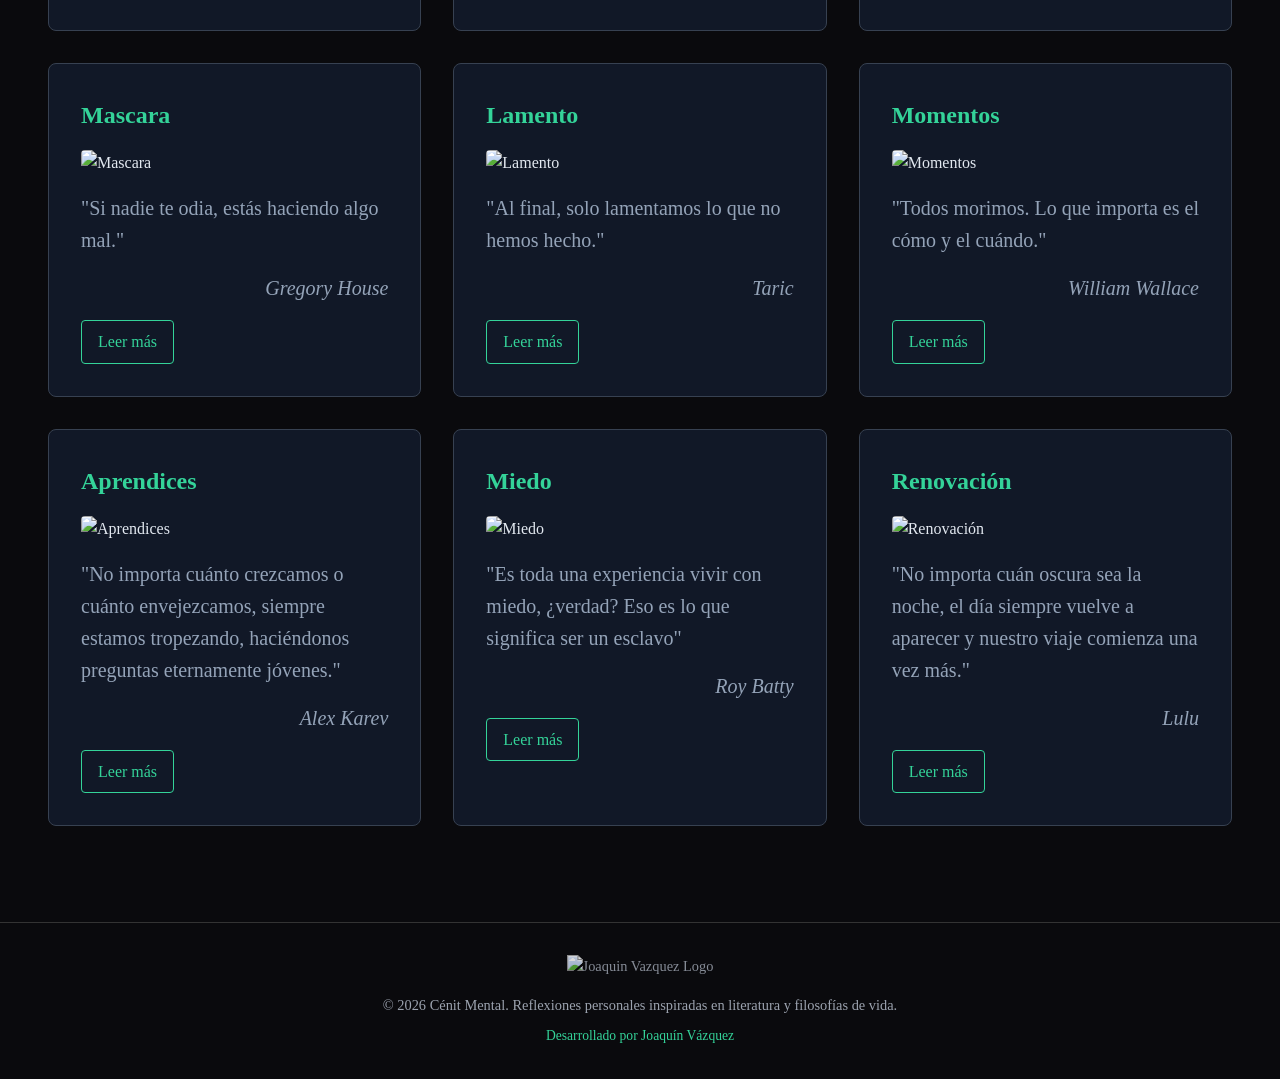
==== commit c89d974f: "feat(cm-06): modularizar JS en ES Modules y agregar SEO dinamico en detalle" ====
--- a/index.html
+++ b/index.html
@@ -72,7 +72,6 @@
     </footer>
 
     <!-- Carga de datos y script de automatización -->
-    <script src="datos.js"></script>
-    <script src="app.js"></script>
+    <script type="module" src="js/app.js"></script>
 </body>
 </html>
--- a/styles.css
+++ b/styles.css
@@ -420,4 +420,51 @@
     color: #34d399;
     font-weight: bold;
     font-style: normal;
+}
+
+/* ==========================================
+   9. BARRA DE PROGRESO Y TIEMPO DE LECTURA (CM-04)
+   ========================================== */
+.progress-container {
+    position: fixed;
+    top: 0;
+    left: 0;
+    width: 100%;
+    height: 4px;
+    background-color: rgba(17, 24, 39, 0.85);
+    z-index: 1000;
+}
+
+.progress-indicator {
+    height: 100%;
+    width: 0%;
+    background: linear-gradient(90deg, #10b981, #34d399);
+    transition: width 0.1s ease-out;
+}
+
+.article-meta {
+    margin: 0.5rem 0 1.25rem;
+}
+
+.reading-time {
+    display: inline-flex;
+    align-items: center;
+    font-size: 0.9rem;
+    color: #94a3b8;
+    font-style: italic;
+}
+
+.reading-time[hidden] {
+    display: none;
+}
+
+.reading-time::before {
+    content: "";
+    display: inline-block;
+    width: 14px;
+    height: 14px;
+    margin-right: 0.45rem;
+    background-image: url("data:image/svg+xml,%3Csvg xmlns='http://www.w3.org/2000/svg' viewBox='0 0 24 24' fill='none' stroke='%2334d399' stroke-width='2' stroke-linecap='round' stroke-linejoin='round'%3E%3Ccircle cx='12' cy='12' r='10'%3E%3C/circle%3E%3Cpolyline points='12 6 12 12 16 14'%3E%3C/polyline%3E%3C/svg%3E");
+    background-size: contain;
+    background-repeat: no-repeat;
 }
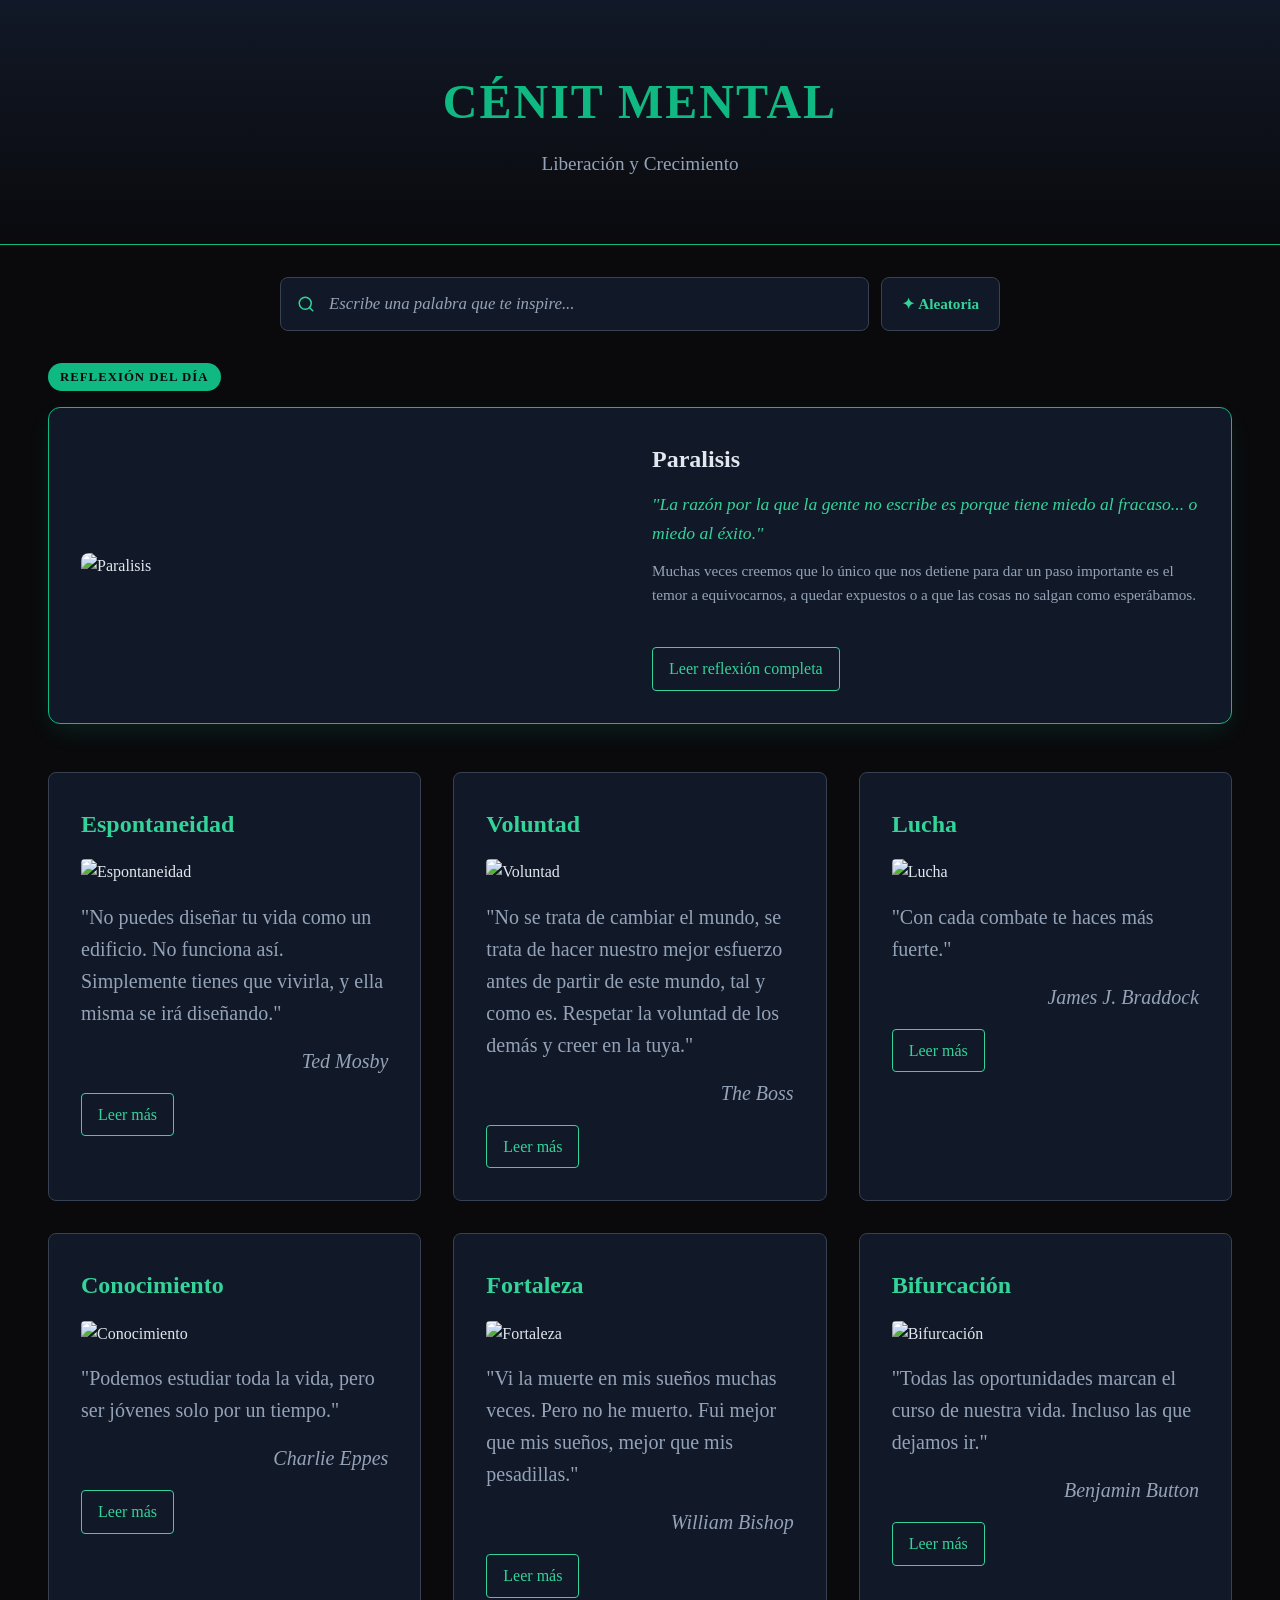
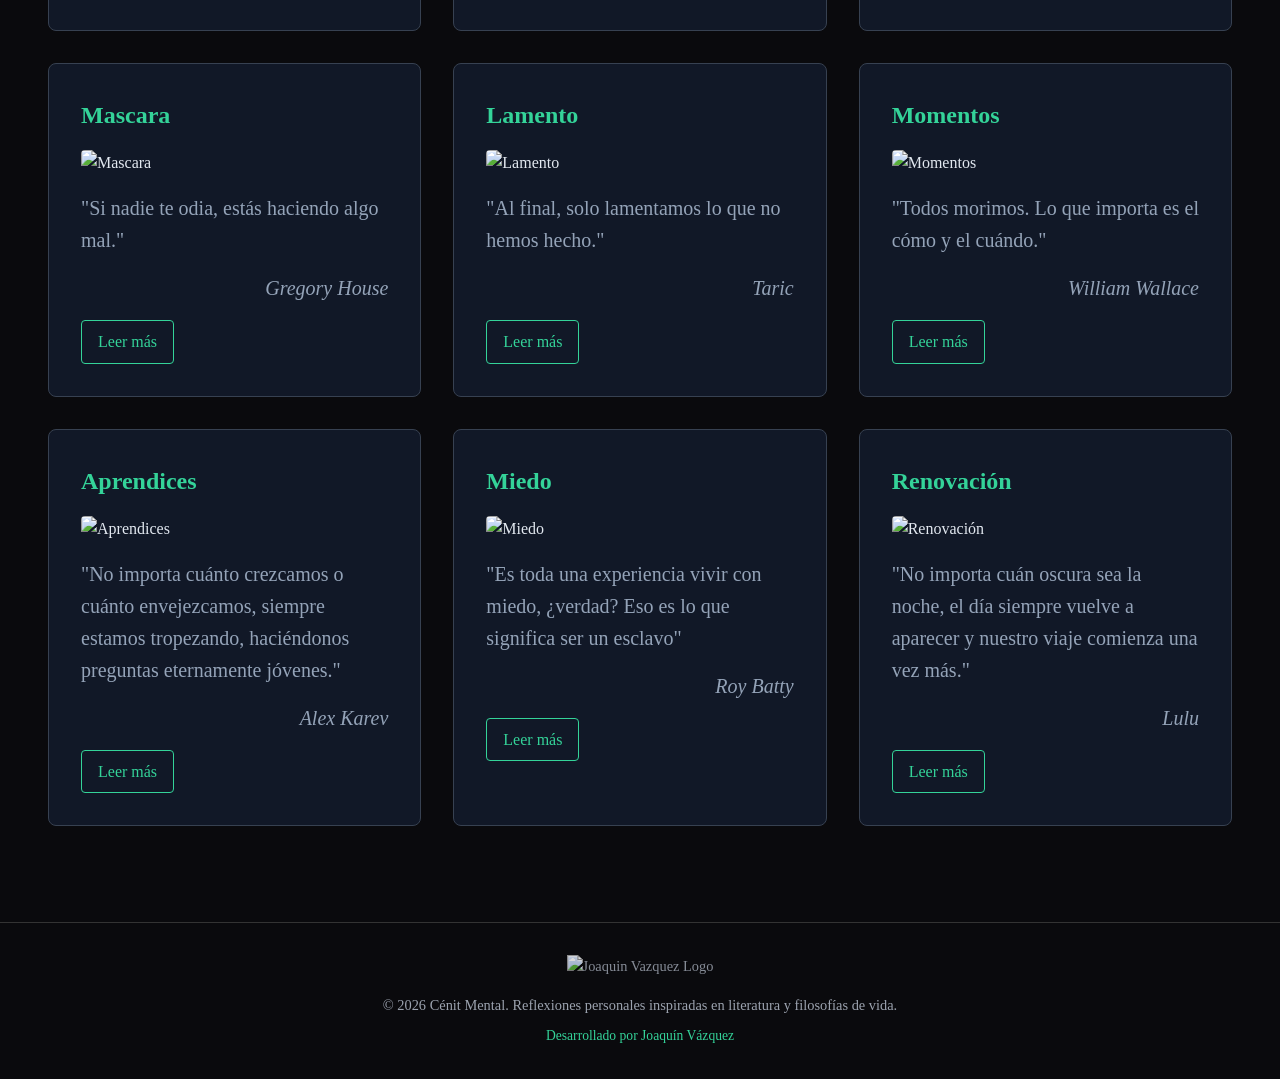
==== commit cd0d83b5: "feat(cm-07): agregar boton de reflexion aleatoria en el inicio" ====
--- a/index.html
+++ b/index.html
@@ -15,14 +15,19 @@
     </header>
 
     <div class="buscador-contenedor">
-        <div class="input-wrapper">
-            <input 
-                type="text" 
-                id="buscador" 
-                placeholder="Escribe una palabra que te inspire..." 
-                autocomplete="off"
-            >
-            <button type="button" id="btn-limpiar" class="btn-limpiar" aria-label="Limpiar búsqueda" hidden>×</button>
+        <div class="buscador-fila">
+            <div class="input-wrapper">
+                <input 
+                    type="text" 
+                    id="buscador" 
+                    placeholder="Escribe una palabra que te inspire..." 
+                    autocomplete="off"
+                >
+                <button type="button" id="btn-limpiar" class="btn-limpiar" aria-label="Limpiar búsqueda" hidden>×</button>
+            </div>
+            <button type="button" id="btn-aleatoria" class="btn-aleatoria" title="Abrir una reflexión al azar">
+                ✦ Aleatoria
+            </button>
         </div>
         <p id="contador-resultados" class="contador-resultados" hidden></p>
     </div>
--- a/styles.css
+++ b/styles.css
@@ -467,4 +467,56 @@
     background-image: url("data:image/svg+xml,%3Csvg xmlns='http://www.w3.org/2000/svg' viewBox='0 0 24 24' fill='none' stroke='%2334d399' stroke-width='2' stroke-linecap='round' stroke-linejoin='round'%3E%3Ccircle cx='12' cy='12' r='10'%3E%3C/circle%3E%3Cpolyline points='12 6 12 12 16 14'%3E%3C/polyline%3E%3C/svg%3E");
     background-size: contain;
     background-repeat: no-repeat;
+}
+
+.buscador-fila {
+    display: flex;
+    align-items: stretch;
+    justify-content: center;
+    gap: 0.75rem;
+    max-width: 720px;
+    margin: 0 auto;
+}
+
+.buscador-fila .input-wrapper {
+    flex: 1;
+}
+
+.btn-aleatoria {
+    display: inline-flex;
+    align-items: center;
+    justify-content: center;
+    gap: 0.45rem;
+    padding: 0 1.25rem;
+    font-family: inherit;
+    font-size: 0.95rem;
+    font-weight: 600;
+    color: #34d399;
+    background-color: #111827;
+    border: 1px solid #374151;
+    border-radius: 8px;
+    white-space: nowrap;
+    cursor: pointer;
+    transition: transform 0.2s ease, border-color 0.2s ease, box-shadow 0.2s ease, background-color 0.2s ease;
+}
+
+.btn-aleatoria:hover {
+    transform: translateY(-2px);
+    border-color: #10b981;
+    background-color: rgba(16, 185, 129, 0.1);
+    box-shadow: 0 6px 16px -4px rgba(16, 185, 129, 0.25);
+}
+
+.btn-aleatoria:active {
+    transform: translateY(0);
+}
+
+@media (max-width: 600px) {
+    .buscador-fila {
+        flex-direction: column;
+    }
+
+    .btn-aleatoria {
+        padding: 0.75rem 1.25rem;
+    }
 }
